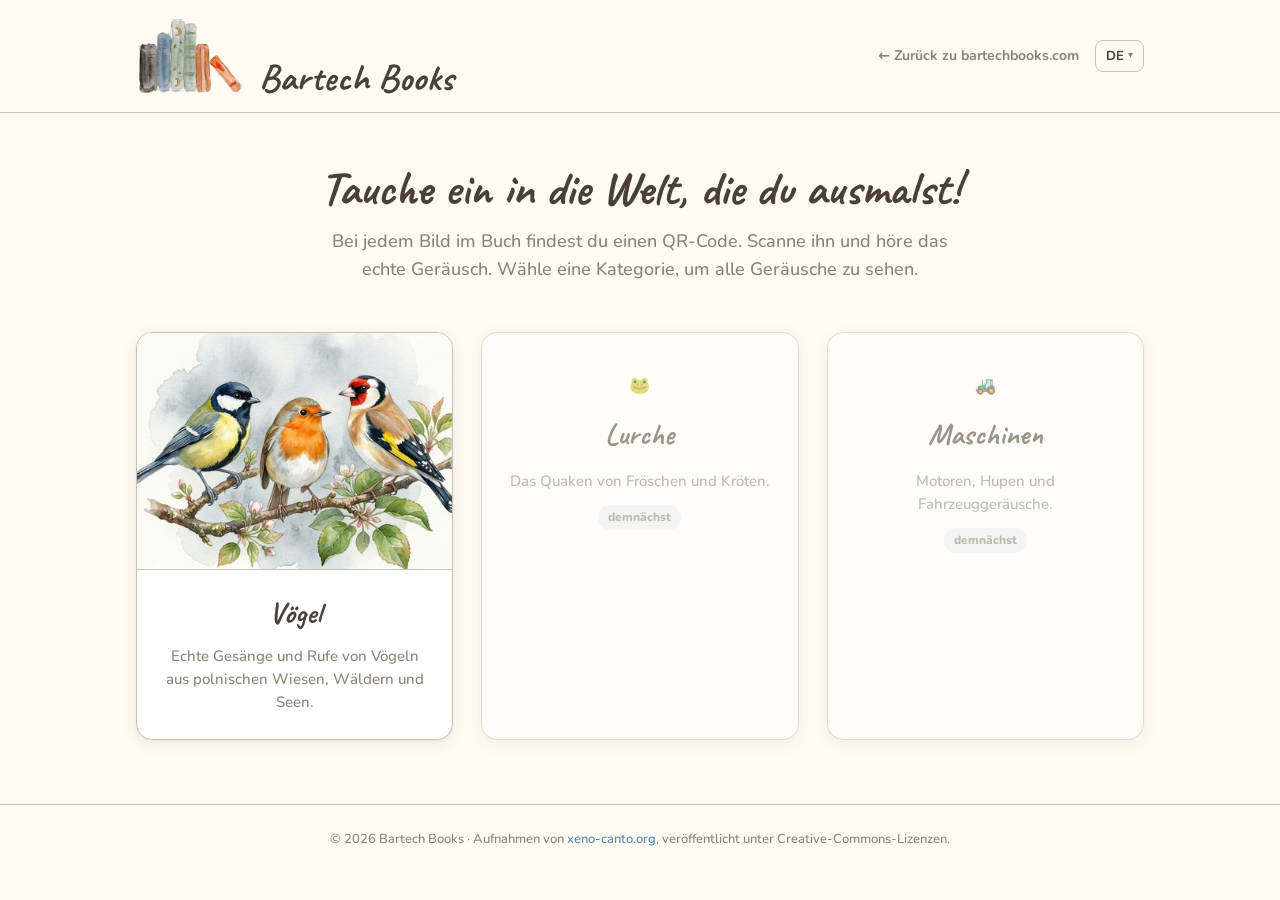
==== de/index.html @ d6c479f5 "Pierwszy commit: media.bartechbooks.com (78 ptaków, PL/EN/DE/ES)" ====
<!doctype html>
<html lang="de">
<head>
<meta charset="utf-8">
<meta name="viewport" content="width=device-width, initial-scale=1">
<title>Bartech Books — Geräusche aus deinem Malbuch</title>
<meta name="description" content="Scanne den QR-Code in deinem Malbuch und höre das echte Geräusch des Tieres oder der Maschine auf der Seite, die du gerade ausmalst.">
<link rel="stylesheet" href="../assets/css/style.css">
<link rel="icon" type="image/png" href="../assets/images/favicon-32.png">
</head>
<body>

<header class="site-header">
  <div class="container header-row">
    <a href="index.html" class="brand">
      <img src="../assets/images/bartech-icon-header.png" alt="Bartech Books" class="brand-mark">
      <span class="brand-text">Bartech Books</span>
    </a>
    <div class="header-row-with-lang">
      <a href="https://bartechbooks.com" class="back-to-main">← Zurück zu bartechbooks.com</a>
      <details class="lang-switcher"><summary>DE</summary><div class="lang-switcher-menu"><a href="../index.html">Polski</a><a href="../en/index.html">English</a><a href="../es/index.html">Español</a></div></details>
    </div>
  </div>
</header>

<main>

  <section class="page-hero container">
    <h1>Tauche ein in die Welt, die du ausmalst!</h1>
    <p>
      Bei jedem Bild im Buch findest du einen QR-Code. Scanne ihn und höre das echte Geräusch. Wähle eine Kategorie, um alle Geräusche zu sehen.
    </p>
  </section>

  <section class="container">
    <div class="category-grid">

      <a href="voegel/index.html" class="category-card-featured">
        <div class="category-card-featured-art">
          <img src="../assets/images/category-ptaki.webp" alt="Vögel">
        </div>
        <div class="category-card-featured-body">
          <span class="category-card-title">Vögel</span>
          <span class="category-card-desc">Echte Gesänge und Rufe von Vögeln aus polnischen Wiesen, Wäldern und Seen.</span>
        </div>
      </a>

      <div class="category-card category-card-disabled">
        <div class="category-card-icon" aria-hidden="true">🐸</div>
        <span class="category-card-title">Lurche</span>
        <span class="category-card-desc">Das Quaken von Fröschen und Kröten.</span>
        <span class="category-card-badge">demnächst</span>
      </div>

      <div class="category-card category-card-disabled">
        <div class="category-card-icon" aria-hidden="true">🚜</div>
        <span class="category-card-title">Maschinen</span>
        <span class="category-card-desc">Motoren, Hupen und Fahrzeuggeräusche.</span>
        <span class="category-card-badge">demnächst</span>
      </div>

    </div>
  </section>

</main>

<footer class="site-footer">
  © 2026 Bartech Books · Aufnahmen von <a href="https://xeno-canto.org" target="_blank" rel="noopener">xeno-canto.org</a>, veröffentlicht unter Creative-Commons-Lizenzen.
</footer>

<script src="../assets/js/lang-switcher.js"></script>
</body>
</html>
---- assets/css/style.css ----
/* ===========================================================
   audio.bartechbooks.com — design tokens
   Dziedziczone 1:1 z bartech-books.com (assets/css/style.css),
   ten sam papierowy, cieply system. Nie duplikowac wartosci tutaj
   recznie jesli main site zmieni palete - skopiowac blok :root.
   =========================================================== */

@font-face {
  font-family: 'Caveat';
  src: url('../fonts/Caveat-Bold.woff2') format('woff2');
  font-weight: 700;
  font-display: swap;
}

@font-face {
  font-family: 'Nunito';
  src: url('../fonts/Nunito-Variable.woff2') format('woff2-variations');
  font-weight: 300 900;
  font-display: swap;
}

:root {
  --paper:        #FFFBF2;
  --paper-dim:    #EAF0F5;
  --ink:          #4A4038;
  --ink-soft:     #8A8275;
  --accent-blue:   #4F84B0;
  --sage:         #3A7D6B;
  --mustard:      #F2C14E;
  --line:         #6B5D4F;
  --line-soft:    #C9C2B4;

  --font-display: 'Caveat', cursive;
  --font-body:    'Nunito', system-ui, -apple-system, sans-serif;

  --max-width: 1120px;
  --gutter: clamp(20px, 5vw, 56px);
  --radius: 16px;
  --stroke: 1.5px;

  --shadow-pop: 0 10px 28px rgba(74, 64, 56, 0.13), 0 2px 6px rgba(74, 64, 56, 0.08);
  --shadow-card: 0 4px 16px rgba(74, 64, 56, 0.08), 0 1px 3px rgba(74, 64, 56, 0.06);
  --shadow-soft: 0 8px 24px rgba(74, 64, 56, 0.08);
}

* { box-sizing: border-box; }

html { scroll-behavior: smooth; }

@media (prefers-reduced-motion: reduce) {
  html { scroll-behavior: auto; }
  *, *::before, *::after {
    animation-duration: 0.01ms !important;
    animation-iteration-count: 1 !important;
    transition-duration: 0.01ms !important;
  }
}

body {
  margin: 0;
  background: var(--paper);
  color: var(--ink);
  font-family: var(--font-body);
  font-weight: 500;
  line-height: 1.55;
  font-size: 17px;
  -webkit-font-smoothing: antialiased;
}

a { color: var(--accent-blue); text-decoration: none; }
a:hover { text-decoration: underline; }

img, svg { max-width: 100%; display: block; }

h1, h2, h3 {
  font-family: var(--font-display);
  font-weight: 700;
  margin: 0 0 12px;
  line-height: 1.15;
}

.container {
  max-width: var(--max-width);
  margin: 0 auto;
  padding: 0 var(--gutter);
}

/* ---------------- Header (uproszczony, bez i18n na razie) ---------------- */

.site-header {
  border-bottom: var(--stroke) solid var(--line-soft);
  background: var(--paper);
}

.header-row {
  display: flex;
  align-items: center;
  justify-content: space-between;
  padding: 16px var(--gutter);
  gap: 20px;
  flex-wrap: wrap;
}

@media (max-width: 480px) {
  .header-row { align-items: flex-end; }
  .brand { font-size: 24px; gap: 8px; }
  .brand-mark { height: 48px; }
  .back-to-main { font-size: 12px; }
}

.brand {
  display: inline-flex;
  align-items: flex-end;
  gap: 14px;
  font-family: var(--font-display);
  font-size: 38px;
  font-weight: 700;
  line-height: 1;
  color: var(--ink);
  text-decoration: none;
}

.brand-mark {
  height: 80px;
  width: auto;
  flex-shrink: 0;
}

.brand-text {
  transform: translateY(1px);
}

.back-to-main {
  font-size: 14px;
  font-weight: 700;
  color: var(--ink-soft);
  display: flex;
  align-items: center;
  gap: 6px;
}
.back-to-main:hover { color: var(--accent-blue); }

/* ---------------- Hero / intro sekcji ---------------- */

.page-hero {
  padding: 48px 0 24px;
  text-align: center;
}

.page-hero h1 {
  font-size: clamp(32px, 5vw, 48px);
}

.page-hero p {
  max-width: 620px;
  margin: 0 auto;
  color: var(--ink-soft);
  font-size: 18px;
}

/* ---------------- Karty wyboru kategorii (Ptaki / Plazy / Maszyny) ---------------- */

.category-grid {
  display: grid;
  grid-template-columns: repeat(3, 1fr);
  gap: 28px;
  padding: 24px 0 64px;
}

@media (max-width: 880px) {
  .category-grid { grid-template-columns: 1fr; }
}

.category-card {
  display: flex;
  flex-direction: column;
  align-items: center;
  text-align: center;
  gap: 12px;
  padding: 40px 24px;
  border: var(--stroke) solid var(--line-soft);
  border-radius: var(--radius);
  background: #fff;
  box-shadow: var(--shadow-card);
  transition: transform 0.25s ease, box-shadow 0.25s ease;
}

.category-card:hover {
  transform: translateY(-4px);
  box-shadow: var(--shadow-pop);
  text-decoration: none;
}

.category-card-featured {
  display: flex;
  flex-direction: column;
  border: var(--stroke) solid var(--line-soft);
  border-radius: var(--radius);
  background: #fff;
  overflow: hidden;
  box-shadow: var(--shadow-card);
  transition: transform 0.25s ease, box-shadow 0.25s ease;
  text-decoration: none;
  color: inherit;
}

.category-card-featured:hover {
  transform: translateY(-4px);
  box-shadow: var(--shadow-pop);
  text-decoration: none;
}

.category-card-featured-art {
  flex: 2;
  aspect-ratio: 4 / 3;
  overflow: hidden;
  background: linear-gradient(135deg, var(--paper-dim), #DCE8F0);
}

.category-card-featured-art img {
  width: 100%;
  height: 100%;
  object-fit: cover;
  display: block;
}

.category-card-featured-body {
  flex: 1;
  padding: 20px 24px 24px;
  text-align: center;
  border-top: var(--stroke) solid var(--line-soft);
  display: flex;
  flex-direction: column;
  justify-content: center;
  gap: 8px;
}
  width: 72px;
  height: 72px;
  display: flex;
  align-items: center;
  justify-content: center;
  border-radius: 50%;
  background: var(--paper-dim);
  font-size: 36px;
}

.category-card-icon-image {
  width: 200px;
  aspect-ratio: 16 / 10;
  border-radius: var(--radius);
  overflow: hidden;
  display: flex;
  align-items: center;
  justify-content: center;
  background: var(--paper-dim);
}

.category-card-icon-image img {
  width: 100%;
  height: 100%;
  object-fit: cover;
}

.category-card-title {
  font-family: var(--font-display);
  font-size: 30px;
  font-weight: 700;
  color: var(--ink);
}

.category-card-desc {
  color: var(--ink-soft);
  font-size: 15px;
}

.category-card-disabled {
  opacity: 0.55;
  cursor: default;
}
.category-card-disabled:hover {
  transform: none;
  box-shadow: var(--shadow-card);
}

.category-card-badge {
  font-size: 12px;
  font-weight: 800;
  color: var(--ink-soft);
  background: var(--paper-dim);
  padding: 3px 10px;
  border-radius: 999px;
}

/* ---------------- Grid kart ptakow ---------------- */

.bird-grid {
  display: grid;
  grid-template-columns: repeat(4, 1fr);
  gap: 24px;
  padding: 8px 0 64px;
}

@media (max-width: 1020px) {
  .bird-grid { grid-template-columns: repeat(3, 1fr); }
}
@media (max-width: 720px) {
  .bird-grid { grid-template-columns: repeat(2, 1fr); }
}
@media (max-width: 460px) {
  .bird-grid { grid-template-columns: 1fr; }
}

.bird-card {
  display: flex;
  flex-direction: column;
  border: var(--stroke) solid var(--line-soft);
  border-radius: var(--radius);
  background: #fff;
  overflow: hidden;
  box-shadow: var(--shadow-card);
  transition: box-shadow 0.2s ease;
}

.bird-card:hover {
  box-shadow: var(--shadow-pop);
}

.bird-card-highlighted {
  animation: bird-highlight-pulse 1.3s ease-in-out 2;
  position: relative;
  z-index: 1;
}

@keyframes bird-highlight-pulse {
  0%, 100% { box-shadow: var(--shadow-card); }
  50% { box-shadow: 0 0 0 4px var(--accent-blue), var(--shadow-pop); }
}

/* Wariant B: 3/4 obrazek + 1/4 odtwarzacz, w ramach kwadratu */
.bird-card-art {
  aspect-ratio: 896 / 1200;
  flex: 3;
  background: linear-gradient(135deg, var(--paper-dim), #DCE8F0);
  display: flex;
  align-items: center;
  justify-content: center;
  border-bottom: var(--stroke) solid var(--line-soft);
  overflow: hidden;
  position: relative;
}

.bird-info-btn {
  position: absolute;
  top: 6px;
  right: 6px;
  width: 22px;
  height: 22px;
  border-radius: 50%;
  border: none;
  background: rgba(255,255,255,0.85);
  color: var(--ink-soft);
  font-family: var(--font-body);
  font-size: 13px;
  font-weight: 800;
  cursor: pointer;
  display: flex;
  align-items: center;
  justify-content: center;
  z-index: 2;
  line-height: 1;
}
.bird-info-btn:hover { background: #fff; color: var(--accent-blue); }

.bird-attribution-popup {
  position: absolute;
  top: 32px;
  right: 6px;
  max-width: 85%;
  background: #fff;
  border: var(--stroke) solid var(--line-soft);
  border-radius: 8px;
  padding: 8px 10px;
  font-size: 11px;
  line-height: 1.4;
  color: var(--ink-soft);
  box-shadow: var(--shadow-card);
  z-index: 3;
  display: none;
}
.bird-attribution-popup.visible { display: block; }
.bird-attribution-popup a { font-size: 11px; }

.bird-card-art img {
  width: 100%;
  height: 100%;
  object-fit: cover;
}

.bird-card-art-placeholder {
  width: 56px;
  height: 56px;
  color: var(--line-soft);
}

.bird-card-player {
  flex: 1;
  padding: 8px 12px 8px;
  display: flex;
  flex-direction: column;
  justify-content: flex-start;
  gap: 0;
}

.bird-card-name-row {
  display: flex;
  align-items: baseline;
  justify-content: space-between;
  gap: 6px;
  position: relative;
}

.bird-card-name {
  font-family: var(--font-display);
  font-weight: 700;
  font-size: 18px;
  line-height: 1.1;
  color: var(--ink);
  white-space: nowrap;
  overflow: hidden;
  text-overflow: ellipsis;
  margin-bottom: 2px;
  min-width: 0;
}

.bird-share-btn {
  flex-shrink: 0;
  width: 20px;
  height: 20px;
  border-radius: 50%;
  border: none;
  background: transparent;
  color: var(--ink-soft);
  cursor: pointer;
  display: flex;
  align-items: center;
  justify-content: center;
  padding: 3px;
  transition: background 0.15s, color 0.15s;
}
.bird-share-btn svg { width: 100%; height: 100%; }
.bird-share-btn:hover { background: var(--paper-dim); color: var(--accent-blue); }
.bird-share-btn.copied { background: var(--sage); color: #fff; }

.bird-share-tooltip {
  position: absolute;
  top: -4px;
  right: 0;
  transform: translateY(-100%);
  background: var(--ink);
  color: var(--paper);
  font-family: var(--font-body);
  font-size: 11px;
  font-weight: 700;
  padding: 5px 9px;
  border-radius: 6px;
  white-space: nowrap;
  pointer-events: none;
  opacity: 0;
  visibility: hidden;
  transition: opacity 0.15s ease;
  z-index: 4;
}
.bird-share-tooltip::after {
  content: '';
  position: absolute;
  top: 100%;
  right: 8px;
  border: 5px solid transparent;
  border-top-color: var(--ink);
}
.bird-share-tooltip.visible {
  opacity: 1;
  visibility: visible;
}

.bird-card-name-lat {
  font-family: var(--font-body);
  font-style: italic;
  font-weight: 600;
  font-size: 12px;
  line-height: 1.1;
  color: var(--ink-soft);
  white-space: nowrap;
  overflow: hidden;
  text-overflow: ellipsis;
  margin-bottom: 2px;
}

.bird-card-controls {
  display: flex;
  flex-direction: column;
  gap: 10px;
  margin-top: 6px;
}

.bird-progress {
  width: 100%;
  height: 6px;
  background: var(--line-soft);
  border-radius: 3px;
  cursor: pointer;
  position: relative;
  touch-action: none;
}

.bird-progress-fill {
  position: absolute;
  left: 0; top: 0; bottom: 0;
  width: 0%;
  background: var(--accent-blue);
  border-radius: 3px;
  pointer-events: none;
}

.bird-progress-handle {
  position: absolute;
  left: 0%;
  top: 50%;
  width: 16px;
  height: 16px;
  background: var(--accent-blue);
  border: 2px solid #fff;
  border-radius: 50%;
  box-shadow: 0 1px 3px rgba(74, 64, 56, 0.35);
  transform: translate(-50%, -50%);
  pointer-events: none;
}

.bird-card-buttons-row {
  display: flex;
  align-items: center;
  justify-content: center;
  gap: 18px;
}

.bird-play-btn {
  width: 48px;
  height: 48px;
  flex-shrink: 0;
  border-radius: 50%;
  border: 2px solid var(--accent-blue);
  background: #fff;
  color: var(--accent-blue);
  display: flex;
  align-items: center;
  justify-content: center;
  cursor: pointer;
  padding: 0;
}
.bird-play-btn:hover { background: var(--paper-dim); }
.bird-play-btn svg { width: 22px; height: 22px; }

.bird-restart-btn,
.bird-loop-btn {
  width: 38px;
  height: 38px;
  flex-shrink: 0;
  border: var(--stroke) solid var(--line-soft);
  background: #fff;
  color: var(--ink-soft);
  cursor: pointer;
  display: flex;
  align-items: center;
  justify-content: center;
  padding: 0;
  border-radius: 50%;
}
.bird-restart-btn:hover,
.bird-loop-btn:hover { background: var(--paper-dim); }
.bird-restart-btn svg { width: 18px; height: 18px; }
.bird-loop-btn svg { width: 18px; height: 18px; }
.bird-loop-btn.active { color: var(--accent-blue); border-color: var(--accent-blue); background: var(--paper-dim); }

.bird-card-meta {
  font-size: 11px;
  color: var(--ink-soft);
}

/* ---------------- Footer minimalny ---------------- */

.site-footer {
  border-top: var(--stroke) solid var(--line-soft);
  padding: 24px var(--gutter) 40px;
  text-align: center;
  font-size: 13px;
  color: var(--ink-soft);
}

/* ---------------- Wieksze odstepy w odtwarzaczu na waskim mobile ----------------
   Umieszczone na koncu pliku celowo - .bird-card-player i .bird-card-controls
   sa zdefiniowane wczesniej w pliku z ta sama specyficznoscia selektora,
   wiec przy identycznej specyficznosci wygrywa reguła PÓŹNIEJSZA w kodzie,
   niezaleznie od media query. Regula w media query umieszczona przed bazowa
   definicja zostaje przez nia nadpisana - to byl blad w poprzedniej wersji. */
@media (max-width: 460px) {
  .bird-card-controls { margin-top: 18px; gap: 16px; }
}

/* ---------------- Lightbox - powiekszenie zdjecia ptaka ---------------- */

.lightbox-overlay {
  position: fixed;
  inset: 0;
  background: rgba(74, 64, 56, 0.88);
  display: flex;
  align-items: center;
  justify-content: center;
  z-index: 1000;
  opacity: 0;
  visibility: hidden;
  transition: opacity 0.2s ease;
  padding: 24px;
}

.lightbox-overlay.visible {
  opacity: 1;
  visibility: visible;
}

.lightbox-img {
  max-width: min(90vw, 720px);
  max-height: 90vh;
  border-radius: var(--radius);
  box-shadow: 0 20px 60px rgba(0, 0, 0, 0.4);
  cursor: default;
}

.lightbox-close {
  position: fixed;
  top: 20px;
  right: 20px;
  width: 44px;
  height: 44px;
  border-radius: 50%;
  border: none;
  background: #fff;
  color: var(--ink);
  display: flex;
  align-items: center;
  justify-content: center;
  cursor: pointer;
  box-shadow: var(--shadow-card);
}

.lightbox-close:hover { background: var(--paper-dim); }
.lightbox-close svg { width: 20px; height: 20px; }

@media (prefers-reduced-motion: reduce) {
  .lightbox-overlay { transition: none; }
}

/* ---------------- Przelacznik jezyka (rozwijana lista) ---------------- */

.lang-switcher {
  position: relative;
  font-size: 13px;
}

.lang-switcher summary {
  display: flex;
  align-items: center;
  gap: 4px;
  padding: 5px 10px;
  border: var(--stroke) solid var(--line-soft);
  border-radius: 8px;
  color: var(--ink);
  font-weight: 700;
  cursor: pointer;
  list-style: none;
  user-select: none;
}

.lang-switcher summary::-webkit-details-marker { display: none; }

.lang-switcher summary::after {
  content: "▾";
  font-size: 10px;
  color: var(--ink-soft);
}

.lang-switcher summary:hover {
  background: var(--paper-dim);
}

.lang-switcher[open] summary::after {
  content: "▴";
}

.lang-switcher-menu {
  position: absolute;
  top: calc(100% + 6px);
  right: 0;
  display: flex;
  flex-direction: column;
  min-width: 120px;
  background: #fff;
  border: var(--stroke) solid var(--line-soft);
  border-radius: 8px;
  box-shadow: var(--shadow-card);
  overflow: hidden;
  z-index: 20;
}

.lang-switcher-menu a {
  padding: 8px 12px;
  color: var(--ink-soft);
  text-decoration: none;
  font-weight: 600;
}

.lang-switcher-menu a:hover {
  background: var(--paper-dim);
}

.lang-switcher-menu a.active {
  background: var(--accent-blue);
  color: #fff;
}

.header-row-with-lang {
  display: flex;
  align-items: center;
  gap: 16px;
  flex-wrap: wrap;
  justify-content: flex-end;
}

@media (max-width: 480px) {
  .lang-switcher { font-size: 12px; }
}
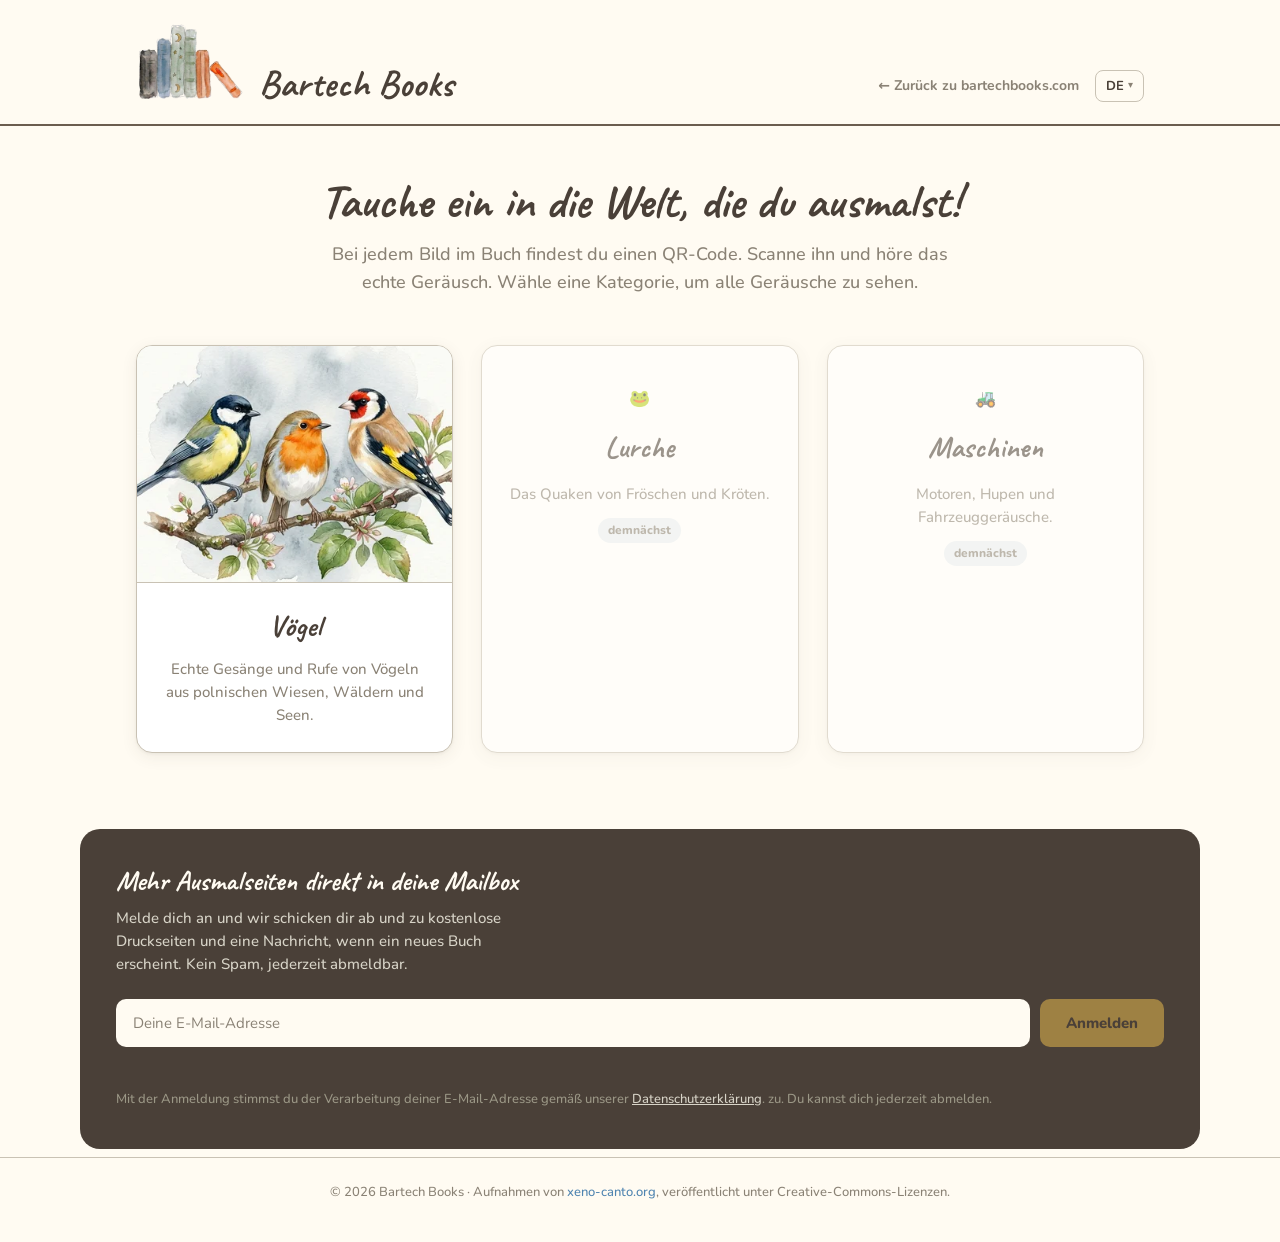
==== commit 9bcdbf1b: "Dodaj formularz newslettera (Brevo + Turnstile), skopiowany z bartechbooks-deploy na 8 stron PL/EN/D" ====
--- a/de/index.html
+++ b/de/index.html
@@ -64,10 +64,16 @@
 
 </main>
 
+<div class="container footer-extras">
+  <div id="newsletter-signup"></div>
+</div>
+
 <footer class="site-footer">
   © 2026 Bartech Books · Aufnahmen von <a href="https://xeno-canto.org" target="_blank" rel="noopener">xeno-canto.org</a>, veröffentlicht unter Creative-Commons-Lizenzen.
 </footer>
 
+<script src="https://challenges.cloudflare.com/turnstile/v0/api.js?render=explicit" async defer></script>
 <script src="../assets/js/lang-switcher.js"></script>
+<script src="../assets/js/newsletter.js"></script>
 </body>
 </html>
--- a/assets/css/style.css
+++ b/assets/css/style.css
@@ -88,21 +88,21 @@
 /* ---------------- Header (uproszczony, bez i18n na razie) ---------------- */
 
 .site-header {
-  border-bottom: var(--stroke) solid var(--line-soft);
-  background: var(--paper);
+  padding: 22px 0 22px;
+  position: relative;
+  z-index: 10;
+  border-bottom: 2px solid var(--line);
 }
 
 .header-row {
   display: flex;
-  align-items: center;
+  align-items: flex-end;
   justify-content: space-between;
-  padding: 16px var(--gutter);
-  gap: 20px;
+  gap: 24px;
   flex-wrap: wrap;
 }
 
 @media (max-width: 480px) {
-  .header-row { align-items: flex-end; }
   .brand { font-size: 24px; gap: 8px; }
   .brand-mark { height: 48px; }
   .back-to-main { font-size: 12px; }
@@ -586,6 +586,153 @@
   color: var(--ink-soft);
 }
 
+/* ---------------- Newsletter (skopiowane 1:1 z bartechbooks-deploy/assets/css/style.css) ---------------- */
+
+.footer-extras {
+  padding: 12px 0 8px;
+  display: flex;
+  flex-direction: column;
+  gap: 20px;
+}
+
+.newsletter-panel {
+  background: var(--ink);
+  border-radius: 20px;
+  padding: 36px 36px 40px;
+}
+
+.newsletter-kicker {
+  font-family: var(--font-display);
+  font-size: 16px;
+  font-weight: 700;
+  color: var(--mustard);
+  margin: 0 0 6px;
+}
+
+.newsletter-title {
+  font-size: clamp(22px, 3vw, 28px);
+  font-weight: 800;
+  color: var(--paper);
+  margin: 0 0 10px;
+}
+
+.newsletter-desc {
+  font-size: 15px;
+  color: #D8D4C8;
+  margin: 0 0 22px;
+  max-width: 48ch;
+}
+
+.newsletter-form {
+  display: flex;
+  flex-direction: column;
+  gap: 14px;
+}
+
+.newsletter-form-row {
+  display: flex;
+  gap: 10px;
+  flex-wrap: wrap;
+}
+
+.newsletter-input {
+  flex: 1;
+  min-width: 220px;
+  font-family: var(--font-body);
+  font-size: 15px;
+  padding: 13px 16px;
+  border: 1.5px solid transparent;
+  border-radius: 10px;
+  background: var(--paper);
+  color: var(--ink);
+}
+
+.newsletter-input::placeholder {
+  color: var(--ink-soft);
+}
+
+.newsletter-input:focus {
+  outline: 3px solid var(--mustard);
+  outline-offset: 1px;
+}
+
+.newsletter-honeypot {
+  position: absolute;
+  left: -9999px;
+  width: 1px;
+  height: 1px;
+  opacity: 0;
+}
+
+.newsletter-btn {
+  font-family: var(--font-body);
+  font-weight: 800;
+  font-size: 15px;
+  color: var(--ink);
+  background: var(--mustard);
+  border: none;
+  border-radius: 10px;
+  padding: 13px 26px;
+  cursor: pointer;
+  white-space: nowrap;
+  transition: transform 0.2s ease, box-shadow 0.2s ease;
+}
+
+.newsletter-btn:hover {
+  transform: translateY(-2px);
+  box-shadow: 0 8px 20px rgba(0, 0, 0, 0.25);
+}
+
+.newsletter-btn:disabled {
+  opacity: 0.5;
+  cursor: not-allowed;
+  transform: none;
+  box-shadow: none;
+}
+
+.newsletter-success {
+  display: none;
+  background: var(--sage);
+  color: #fff;
+  border-radius: 10px;
+  padding: 12px 16px;
+  font-weight: 700;
+  font-size: 14px;
+  margin-bottom: 16px;
+}
+
+.newsletter-success.is-visible { display: block; }
+
+.newsletter-turnstile {
+  margin-top: 14px;
+}
+
+.newsletter-fineprint {
+  font-size: 13px;
+  color: #9B9786;
+  margin: 14px 0 0;
+}
+
+.newsletter-fineprint a {
+  color: #D8D4C8;
+  text-decoration: underline;
+}
+
+@media (max-width: 600px) {
+  .newsletter-panel {
+    padding: 22px 20px;
+  }
+  .newsletter-form-row {
+    flex-direction: column;
+  }
+  .newsletter-input {
+    min-width: 0;
+  }
+  .newsletter-btn {
+    width: 100%;
+  }
+}
+
 /* ---------------- Footer minimalny ---------------- */
 
 .site-footer {
